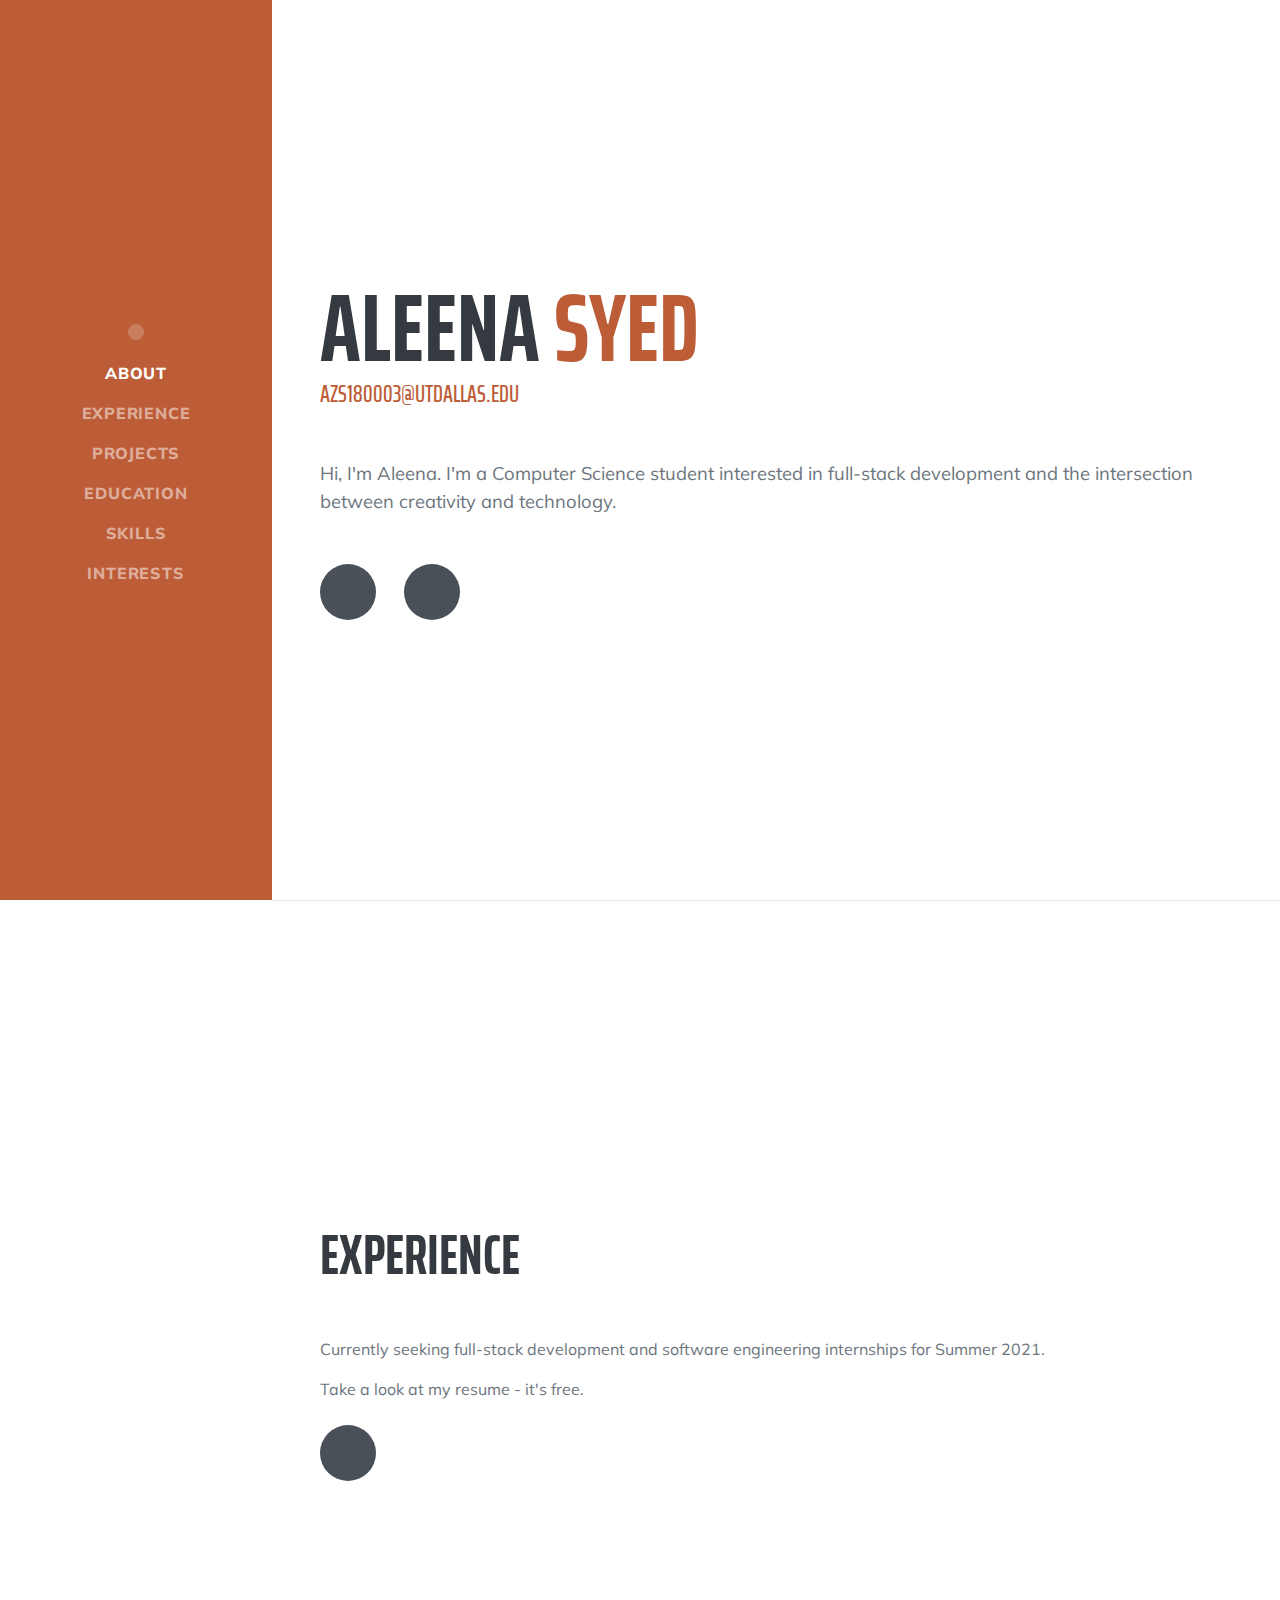
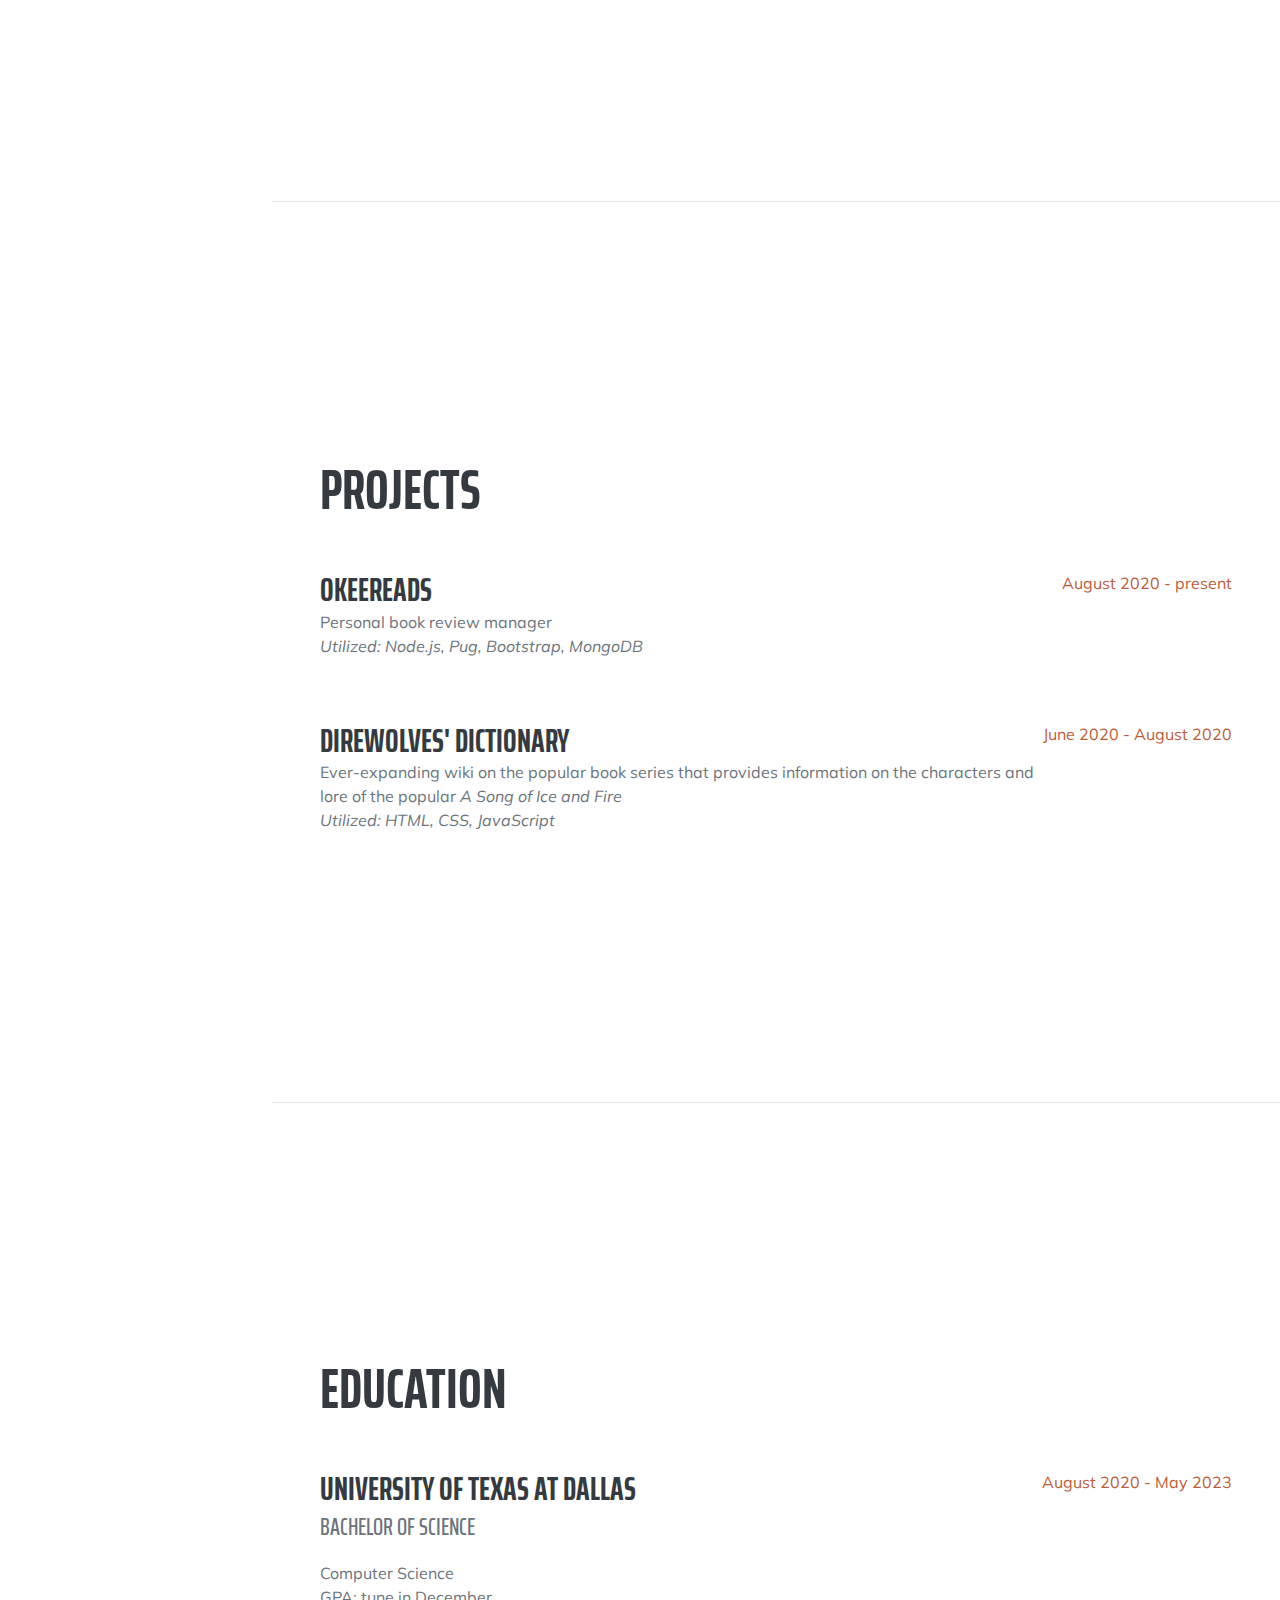
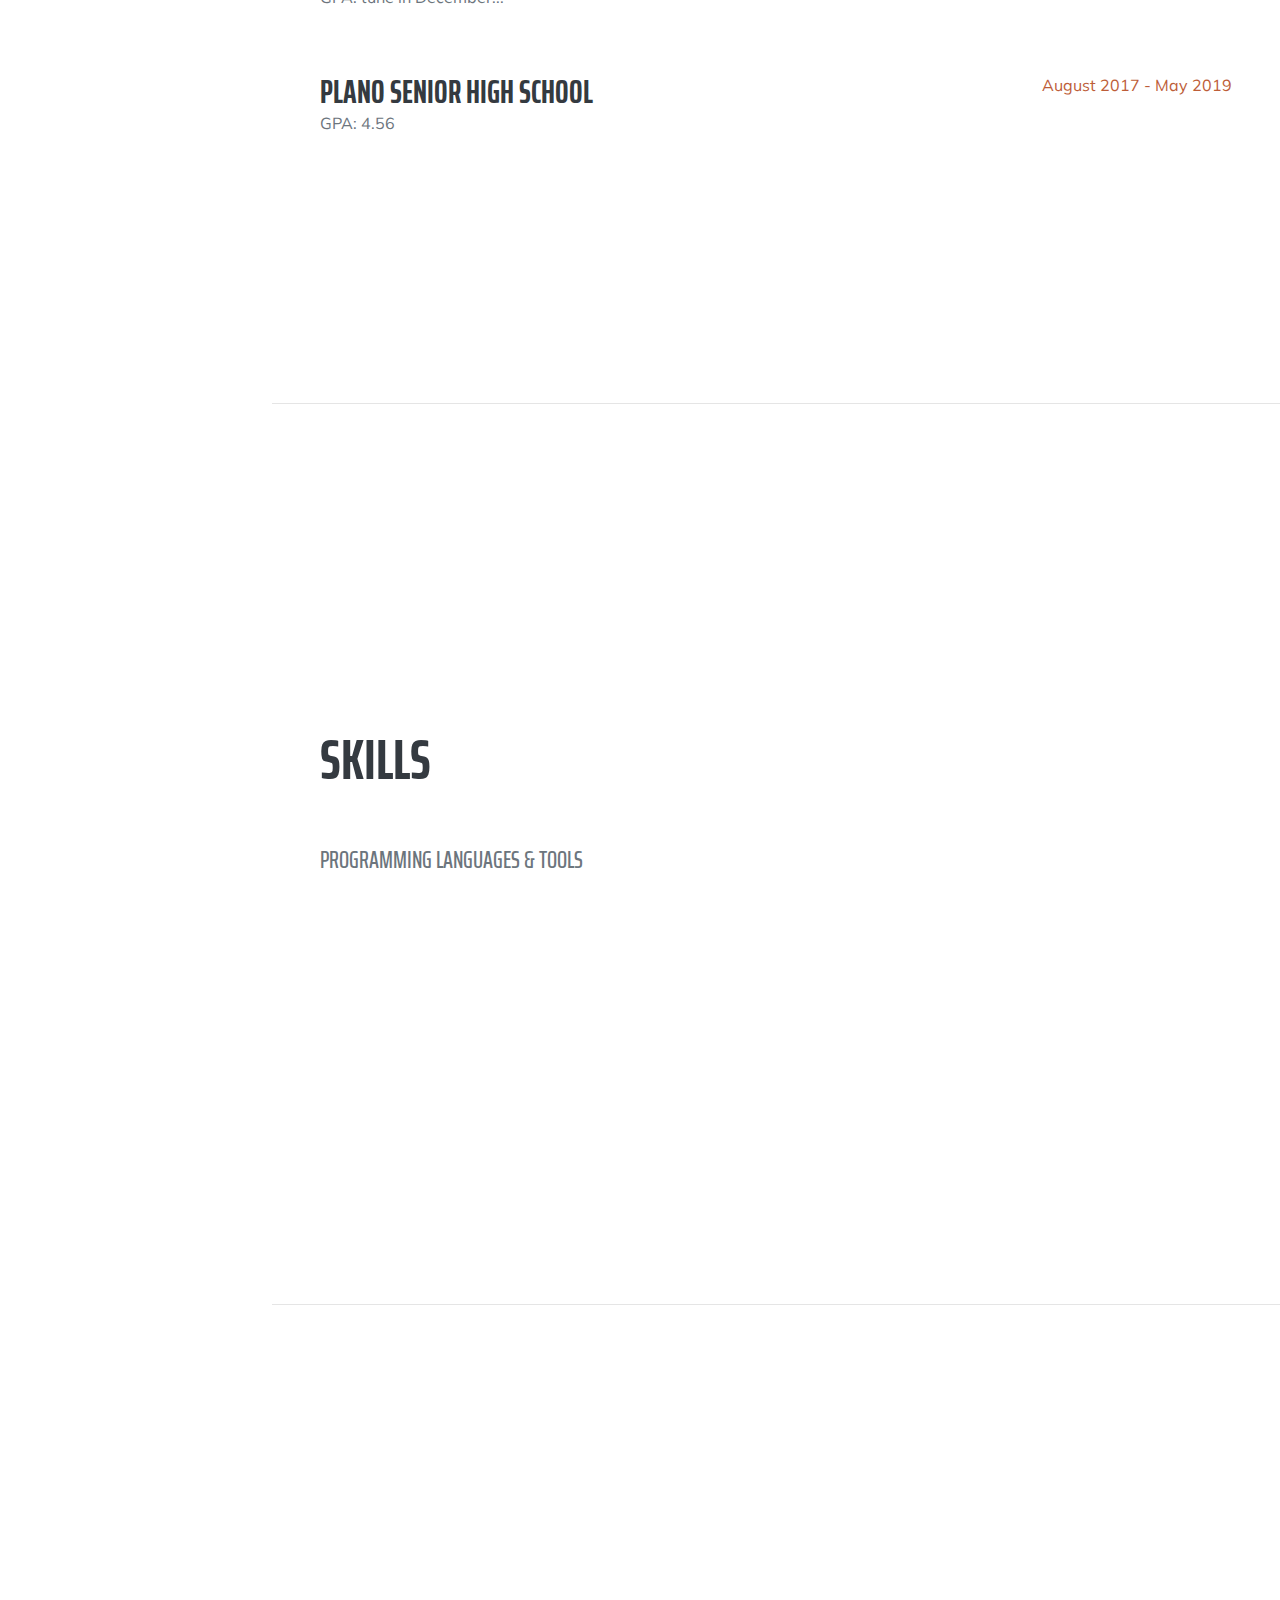
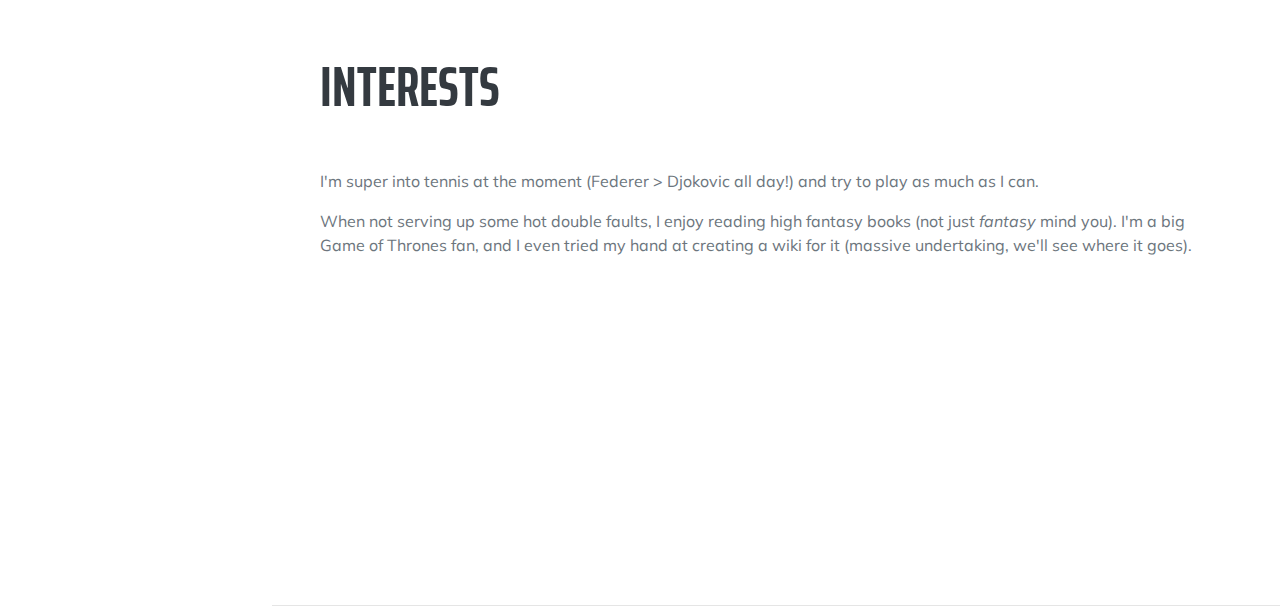
==== website/index.html @ b7ef0d7a "updated root file name" ====
<!DOCTYPE html>
<html lang="en">
    <head>
        <meta charset="utf-8" />
        <meta name="viewport" content="width=device-width, initial-scale=1, shrink-to-fit=no" />
        <meta name="description" content="" />
        <meta name="author" content="" />
        <title>Resume - Start Bootstrap Theme</title>
        <link rel="icon" type="image/x-icon" href="assets/img/favicon.ico" />
        <!-- Font Awesome icons (free version)-->
        <script src="https://use.fontawesome.com/releases/v5.13.0/js/all.js" crossorigin="anonymous"></script>
        <!-- Google fonts-->
        <link href="https://fonts.googleapis.com/css?family=Saira+Extra+Condensed:500,700" rel="stylesheet" type="text/css" />
        <link href="https://fonts.googleapis.com/css?family=Muli:400,400i,800,800i" rel="stylesheet" type="text/css" />
        <!-- Core theme CSS (includes Bootstrap)-->
        <link href="css/styles.css" rel="stylesheet" />
    </head>
    <body id="page-top">
        <!-- Navigation-->
        <nav class="navbar navbar-expand-lg navbar-dark bg-primary fixed-top" id="sideNav">
            <a class="navbar-brand js-scroll-trigger" href="#page-top">
                <span class="d-block d-lg-none">Aleena Syed</span>
                <span class="d-none d-lg-block"><img class="img-fluid img-profile rounded-circle mx-auto my-auto mb-2" src="IMG_1048.jpeg" alt="" /></span>
            </a>
            <button class="navbar-toggler" type="button" data-toggle="collapse" data-target="#navbarSupportedContent" aria-controls="navbarSupportedContent" aria-expanded="false" aria-label="Toggle navigation"><span class="navbar-toggler-icon"></span></button>
            <div class="collapse navbar-collapse" id="navbarSupportedContent">
                <ul class="navbar-nav">
                    <li class="nav-item"><a class="nav-link js-scroll-trigger" href="#about">About</a></li>
                    <li class="nav-item"><a class="nav-link js-scroll-trigger" href="#experience">Experience</a></li>
                    <li class="nav-item"><a class="nav-link js-scroll-trigger" href="#projects">Projects</a></li>
                    <li class="nav-item"><a class="nav-link js-scroll-trigger" href="#education">Education</a></li>
                    <li class="nav-item"><a class="nav-link js-scroll-trigger" href="#skills">Skills</a></li>
                    <li class="nav-item"><a class="nav-link js-scroll-trigger" href="#interests">Interests</a></li>
                </ul>
            </div>
        </nav>
        <!-- Page Content-->
        <div class="container-fluid p-0">
            <!-- About-->
            <section class="resume-section" id="about">
                <div class="resume-section-content">
                    <h1 class="mb-0">
                        Aleena
                        <span class="text-primary">Syed</span>
                    </h1>
                    <div class="subheading mb-5">
                        <a href="mailto:azs180003@utdallas.edu">azs180003@utdallas.edu</a>
                    </div>
                    <p class="lead mb-5">Hi, I'm Aleena. I'm a Computer Science student interested in full-stack development and the intersection between creativity and technology.</p>
                    <div class="social-icons">
                        <a class="social-icon" href="https://www.linkedin.com/in/aleena-syed-0406581a1"><i class="fab fa-linkedin-in"></i></a>
                        <a class="social-icon" href="https://www.github.com/aleena-syed20"><i class="fab fa-github"></i></a>
                    </div>
                </div>
            </section>
            <hr class="m-0" />
            <!-- Experience-->
            <section class="resume-section" id="experience">
                <div class="resume-section-content">
                    <h2 class="mb-5">Experience</h2>
                    <p>Currently seeking full-stack development and software engineering internships for Summer 2021.</p>
                    <p class="mb-0"> Take a look at my resume - it's free.</p>
                    <br>
                    <div class="social-icons">
                        <a class="social-icon" href="/Aleena-Syed-Resume.pdf"><i class="fas fa-file"></i></a>
                    </div>
                </div>
            </section>
            <hr class="m-0" />
            <section class="resume-section" id="projects">
                <div class="resume-section-content">
                    <h2 class="mb-5">Projects</h2>
                    <div class="d-flex flex-column flex-md-row justify-content-between mb-5">
                        <div class="flex-grow-1">
                            <h3 class="mb-0">OkeeReads</h3>
                            <div>Personal book review manager</div>
                            <p> <i> Utilized: Node.js, Pug, Bootstrap, MongoDB</i></p>
                        </div>
                        <div class="flex-shrink-0"><span class="text-primary">August 2020 - present</span></div>
                    </div>
                    <div class="d-flex flex-column flex-md-row justify-content-between">
                        <div class="flex-grow-1">
                            <h3 class="mb-0">Direwolves' Dictionary</h3>
                            <div>Ever-expanding wiki on the popular book series that provides information on the characters and lore of the popular <i> A Song of Ice and Fire</i></div>
                            <p> <i> Utilized: HTML, CSS, JavaScript</i></p>
                        </div>
                        <div class="flex-shrink-0"><span class="text-primary">June 2020 - August 2020</span></div>
                    </div>
                </div>
            </section>
            <hr class="m-0" />
            <!-- Education-->
            <section class="resume-section" id="education">
                <div class="resume-section-content">
                    <h2 class="mb-5">Education</h2>
                    <div class="d-flex flex-column flex-md-row justify-content-between mb-5">
                        <div class="flex-grow-1">
                            <h3 class="mb-0">University of Texas at Dallas</h3>
                            <div class="subheading mb-3">Bachelor of Science</div>
                            <div>Computer Science</div>
                            <p>GPA: tune in December... </p>
                        </div>
                        <div class="flex-shrink-0"><span class="text-primary">August 2020 - May 2023</span></div>
                    </div>
                    <div class="d-flex flex-column flex-md-row justify-content-between">
                        <div class="flex-grow-1">
                            <h3 class="mb-0">Plano Senior High School</h3>
                            <p>GPA: 4.56</p>
                        </div>
                        <div class="flex-shrink-0"><span class="text-primary">August 2017 - May 2019</span></div>
                    </div>
                </div>
            </section>
            <hr class="m-0" />
            <!-- Skills-->
            <section class="resume-section" id="skills">
                <div class="resume-section-content">
                    <h2 class="mb-5">Skills</h2>
                    <div class="subheading mb-3">Programming Languages & Tools</div>
                    <ul class="list-inline dev-icons">
                        <li class="list-inline-item"><i class="fab fa-html5"></i></li>
                        <li class="list-inline-item"><i class="fab fa-css3-alt"></i></li>
                        <li class="list-inline-item"><i class="fab fa-js-square"></i></li>
                        <li class="list-inline-item"><i class="fab fa-node-js"></i></li>
                        <li class="list-inline-item"><i class="fab fa-npm"></i></li>
                    </ul>
                </div>
            </section>
            <hr class="m-0" />
            <!-- Interests-->
            <section class="resume-section" id="interests">
                <div class="resume-section-content">
                    <h2 class="mb-5">Interests</h2>
                    <p>I'm super into tennis at the moment (Federer > Djokovic all day!) and try to play as much as I can.</p>
                    <p class="mb-0">When not serving up some hot double faults, I enjoy reading high fantasy books (not just <i> fantasy</i> mind you). I'm a big Game of Thrones fan, and I even tried my hand at creating a wiki for it (massive undertaking, we'll see where it goes). </p>
                </div>
            </section>
            <hr class="m-0" />
        </div>
        <!-- Bootstrap core JS-->
        <script src="https://cdnjs.cloudflare.com/ajax/libs/jquery/3.5.1/jquery.min.js"></script>
        <script src="https://stackpath.bootstrapcdn.com/bootstrap/4.5.0/js/bootstrap.bundle.min.js"></script>
        <!-- Third party plugin JS-->
        <script src="https://cdnjs.cloudflare.com/ajax/libs/jquery-easing/1.4.1/jquery.easing.min.js"></script>
        <!-- Core theme JS-->
        <script src="js/scripts.js"></script>
    </body>
</html>
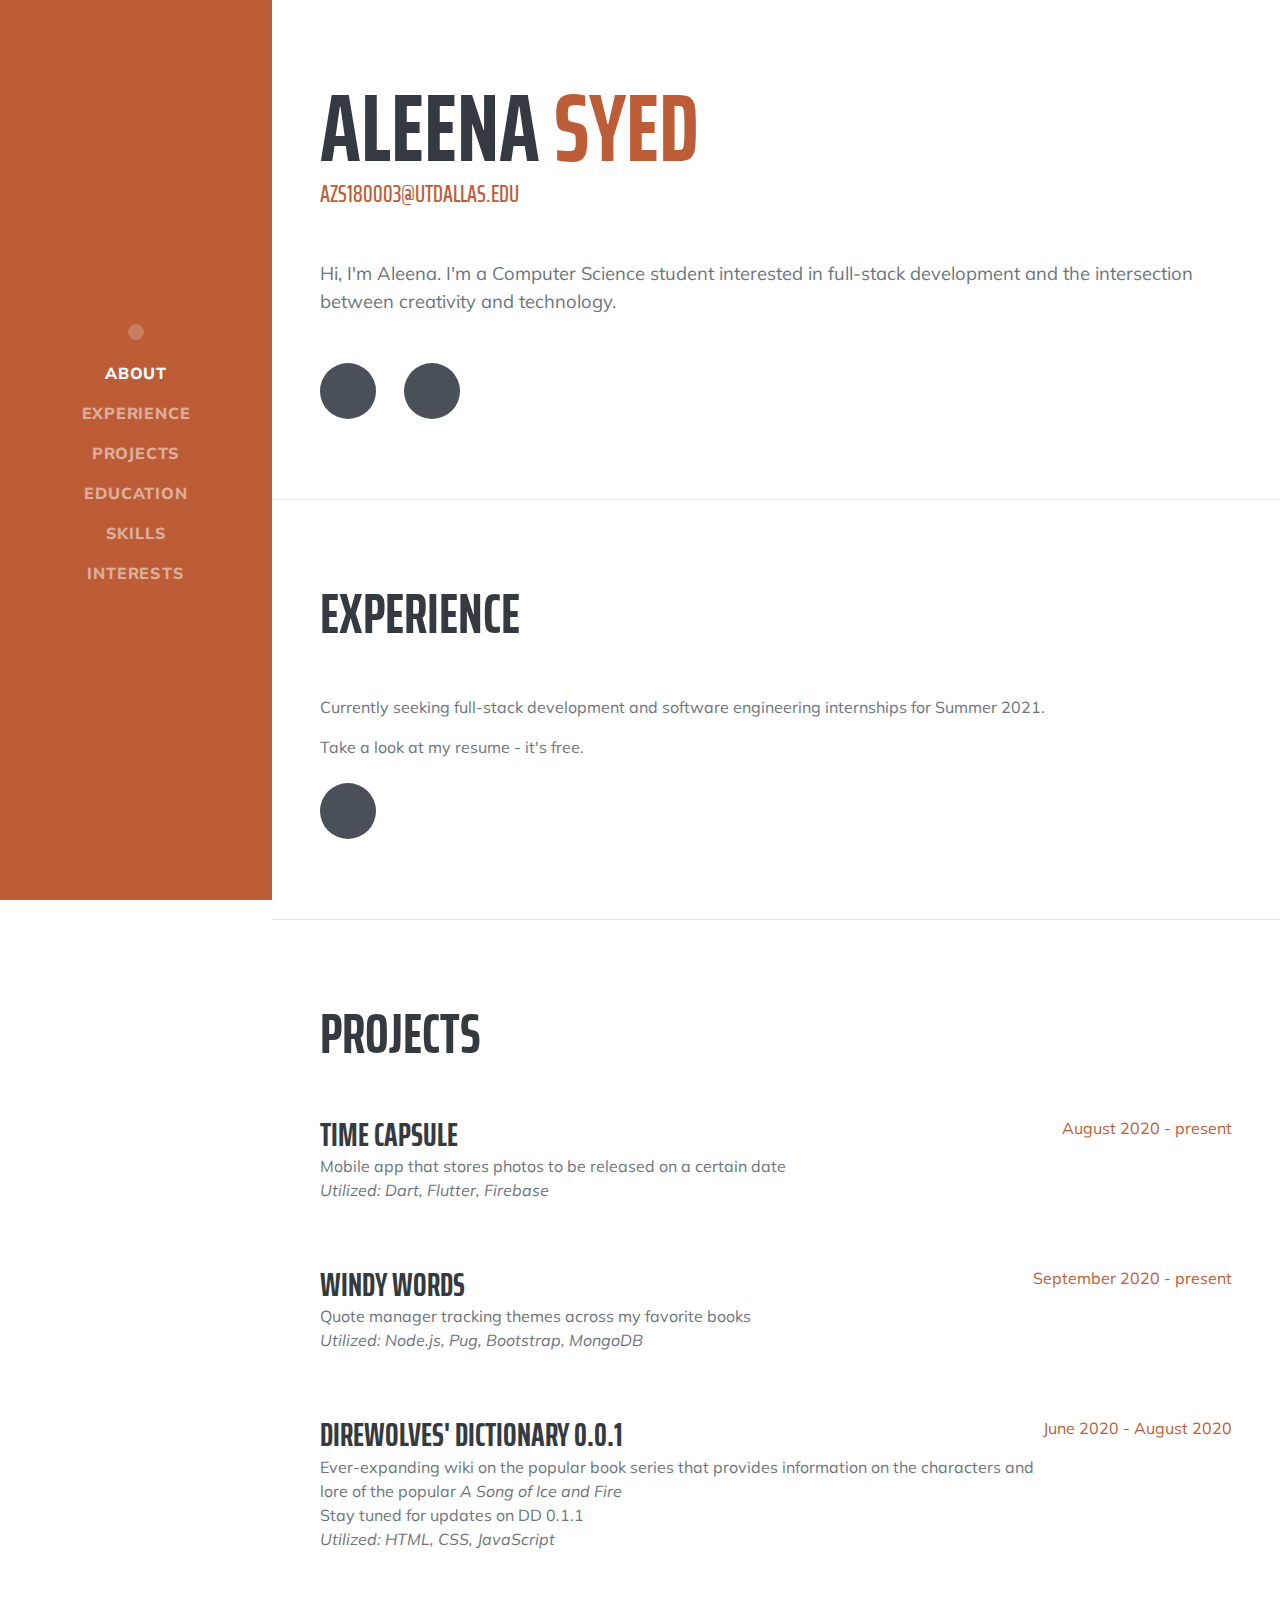
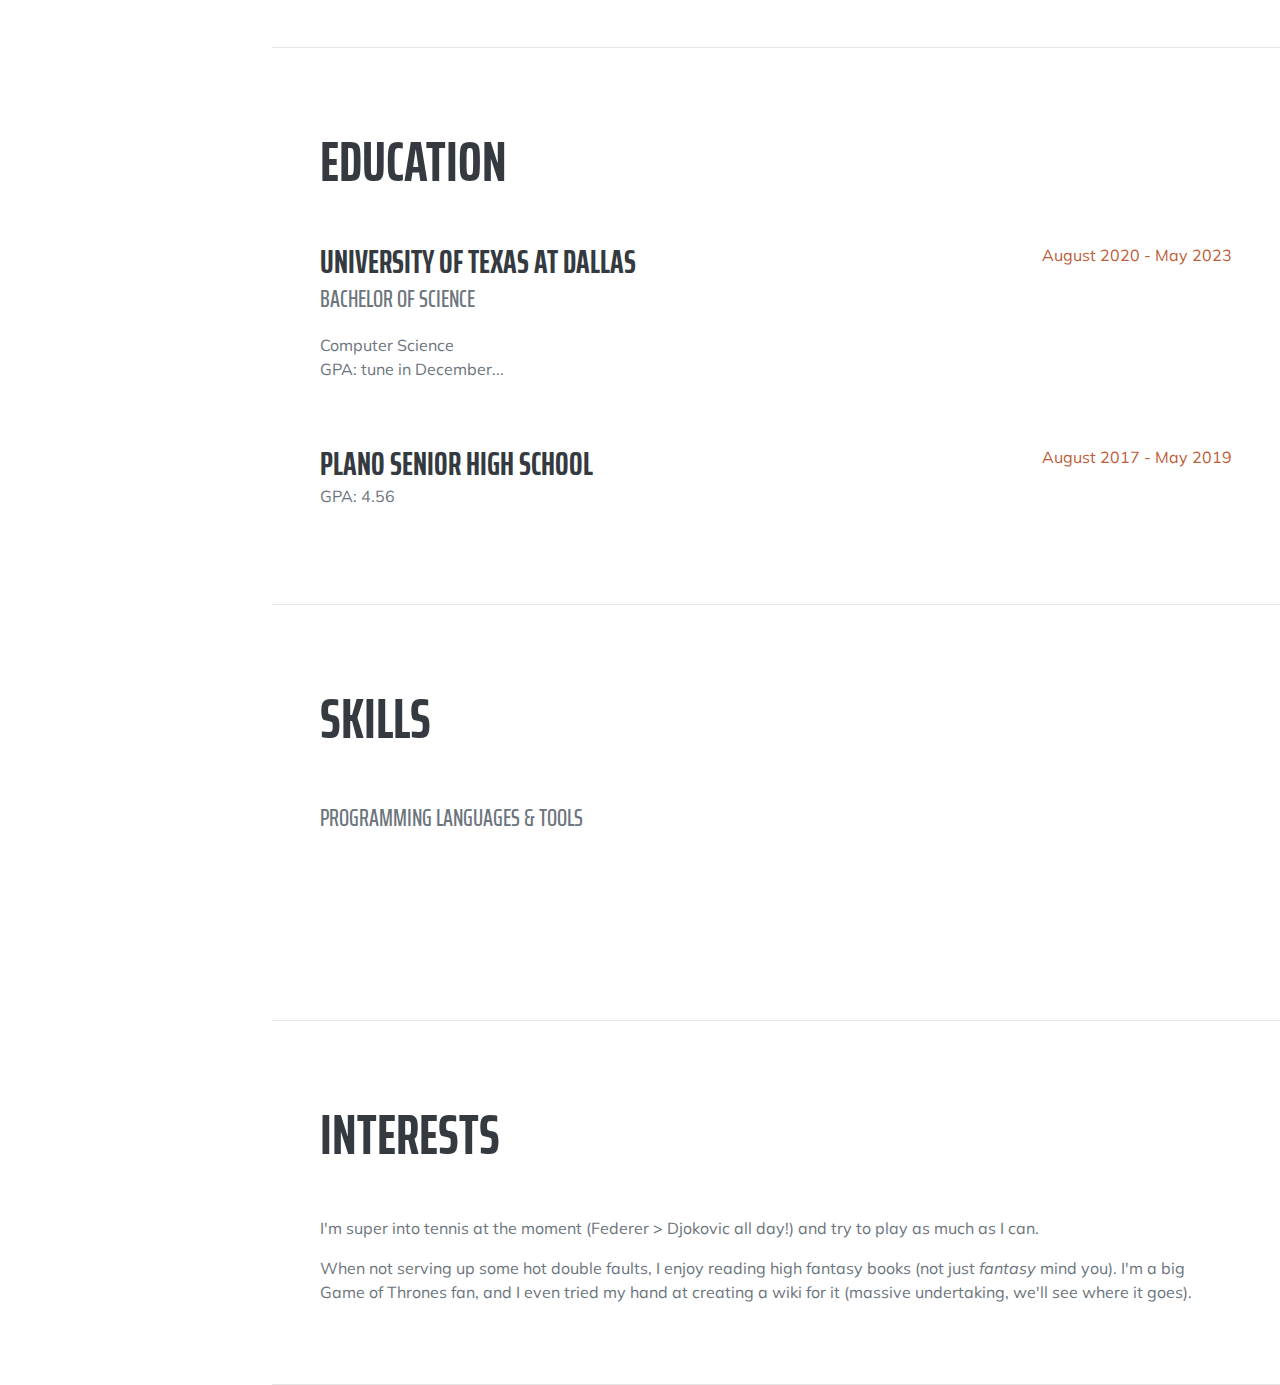
==== commit cde6ae2b: "updates on projects" ====
--- a/website/index.html
+++ b/website/index.html
@@ -5,7 +5,7 @@
         <meta name="viewport" content="width=device-width, initial-scale=1, shrink-to-fit=no" />
         <meta name="description" content="" />
         <meta name="author" content="" />
-        <title>Resume - Start Bootstrap Theme</title>
+        <title>Aleena Syed</title>
         <link rel="icon" type="image/x-icon" href="assets/img/favicon.ico" />
         <!-- Font Awesome icons (free version)-->
         <script src="https://use.fontawesome.com/releases/v5.13.0/js/all.js" crossorigin="anonymous"></script>
@@ -72,16 +72,25 @@
                     <h2 class="mb-5">Projects</h2>
                     <div class="d-flex flex-column flex-md-row justify-content-between mb-5">
                         <div class="flex-grow-1">
-                            <h3 class="mb-0">OkeeReads</h3>
-                            <div>Personal book review manager</div>
-                            <p> <i> Utilized: Node.js, Pug, Bootstrap, MongoDB</i></p>
+                            <h3 class="mb-0">Time Capsule</h3>
+                            <div>Mobile app that stores photos to be released on a certain date</div>
+                            <p> <i> Utilized: Dart, Flutter, Firebase</i></p>
                         </div>
                         <div class="flex-shrink-0"><span class="text-primary">August 2020 - present</span></div>
                     </div>
+                    <div class="d-flex flex-column flex-md-row justify-content-between mb-5">
+                        <div class="flex-grow-1">
+                            <h3 class="mb-0">Windy Words</h3>
+                            <div>Quote manager tracking themes across my favorite books</div>
+                            <p> <i> Utilized: Node.js, Pug, Bootstrap, MongoDB</i></p>
+                        </div>
+                        <div class="flex-shrink-0"><span class="text-primary">September 2020 - present</span></div>
+                    </div>
                     <div class="d-flex flex-column flex-md-row justify-content-between">
                         <div class="flex-grow-1">
-                            <h3 class="mb-0">Direwolves' Dictionary</h3>
+                            <h3 class="mb-0">Direwolves' Dictionary 0.0.1</h3>
                             <div>Ever-expanding wiki on the popular book series that provides information on the characters and lore of the popular <i> A Song of Ice and Fire</i></div>
+                            <div> Stay tuned for updates on DD 0.1.1</div>
                             <p> <i> Utilized: HTML, CSS, JavaScript</i></p>
                         </div>
                         <div class="flex-shrink-0"><span class="text-primary">June 2020 - August 2020</span></div>
